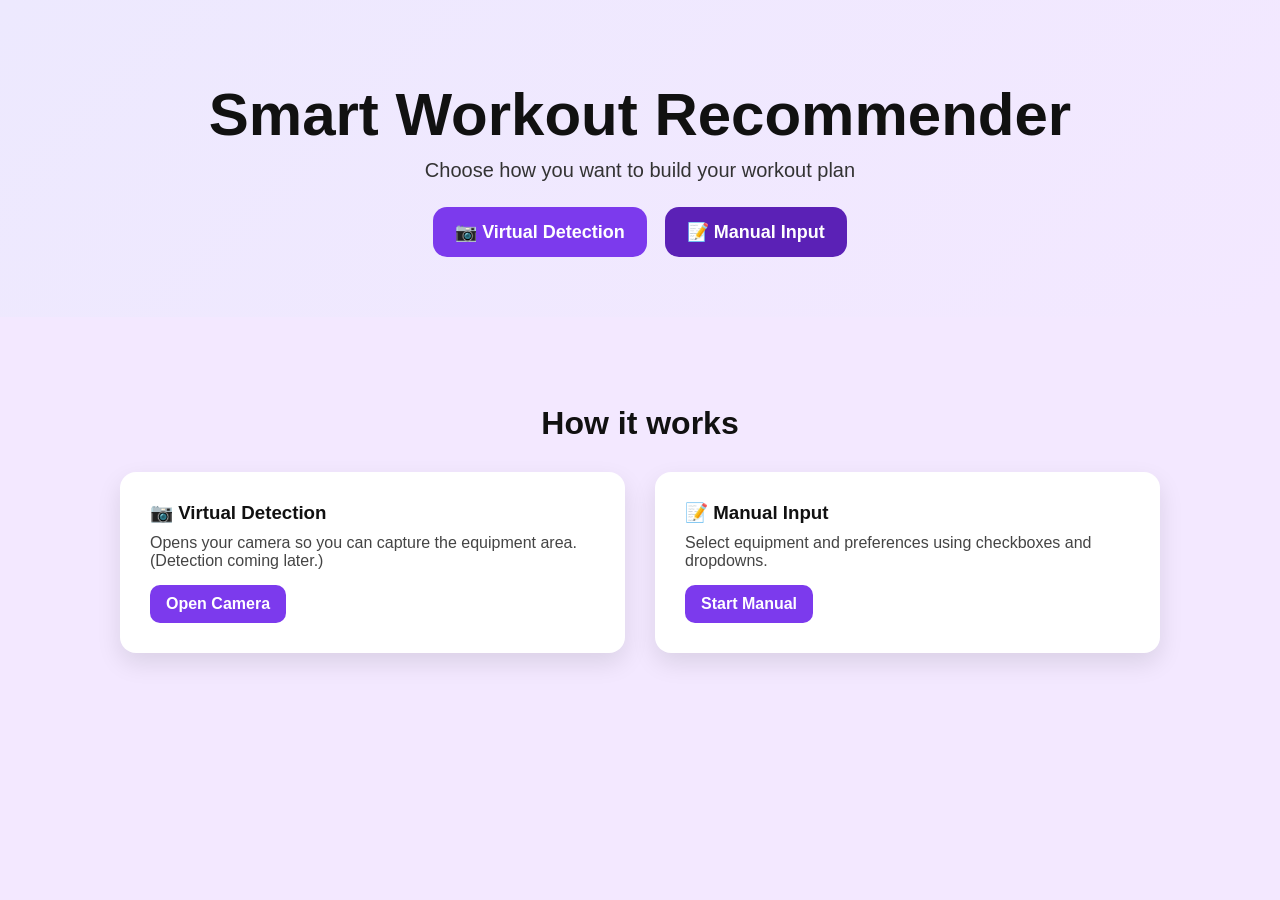
==== templates/home.html @ 680e2dab "Initial commit - Smart Workout Recommender UI" ====
<!DOCTYPE html>
<html lang="en">
<head>
  <meta charset="utf-8" />
  <meta name="viewport" content="width=device-width, initial-scale=1" />
  <title>Smart Workout Recommender</title>

  <!-- Live Server preview -->
  <link rel="stylesheet" href="../static/style.css">
</head>

<body>
  <div class="hero-banner">
    <div class="hero-overlay">
      <h1>Smart Workout Recommender</h1>
      <p>Choose how you want to build your workout plan</p>

      <div class="hero-buttons">
        <a class="hero-btn-link" href="virtual.html">
          <button class="hero-btn">📷 Virtual Detection</button>
        </a>
        <a class="hero-btn-link" href="manual.html">
          <button class="hero-btn secondary">📝 Manual Input</button>
        </a>
      </div>
    </div>
  </div>

  <div class="container">
    <h2>How it works</h2>
    <div class="cards">
      <div class="card">
        <h3>📷 Virtual Detection</h3>
        <p>Opens your camera so you can capture the equipment area. (Detection coming later.)</p>
        <a href="virtual.html" class="link-btn">Open Camera</a>
      </div>

      <div class="card">
        <h3>📝 Manual Input</h3>
        <p>Select equipment and preferences using checkboxes and dropdowns.</p>
        <a href="manual.html" class="link-btn">Start Manual</a>
      </div>
    </div>
  </div>
</body>
</html>
---- static/style.css ----
/* =========================
   GLOBAL RESET + PAGE BASE
   ========================= */
* {
  margin: 0;
  padding: 0;
  box-sizing: border-box;
}

html, body {
  height: 100%;
}

body {
  font-family: Arial, sans-serif;
  background: #f3e8ff; /* light purple */
  color: #111;
}

/* =========================
   PAGE WRAPPER
   ========================= */
.container {
  width: 100%;
  max-width: 1200px;     /* makes it wide like a webpage */
  margin: 0 auto;        /* centered horizontally only */
  padding: 50px 80px;    /* page spacing */
}

/* =========================
   TOP BAR (Back + Title)
   ========================= */
.topbar {
  display: flex;
  align-items: center;
  gap: 18px;
  margin-bottom: 28px;
}

.topbar h1 {
  font-size: 40px;
  font-weight: 800;
  margin: 0;
}

.back {
  text-decoration: none;
  color: #5a189a;
  font-weight: 700;
  font-size: 18px;
}

.back:hover {
  text-decoration: underline;
}

/* =========================
   FORM CARD (looks like a website section)
   ========================= */
form {
  background: #ffffff;
  padding: 40px;
  border-radius: 16px;
  box-shadow: 0 10px 25px rgba(0,0,0,0.12);
}

/* Section headings */
h2 {
  font-size: 22px;
  margin-top: 28px;
  margin-bottom: 14px;
}

/* =========================
   EQUIPMENT GRID (Checkboxes)
   ========================= */
.grid {
  display: grid;
  grid-template-columns: repeat(3, minmax(0, 1fr));
  gap: 12px;
  margin-bottom: 10px;
}

.check {
  display: flex;
  align-items: center;
  gap: 10px;
  background: #f7f2ff;
  border: 1px solid #eadbff;
  padding: 12px 14px;
  border-radius: 12px;
  font-size: 16px;
}

.check input {
  transform: scale(1.1);
}

/* =========================
   PREFERENCES ROW (Dropdowns)
   ========================= */
.row {
  display: grid;
  grid-template-columns: repeat(3, minmax(0, 1fr));
  gap: 18px;
  margin-top: 10px;
}

.col label {
  display: block;
  font-weight: 700;
  margin-bottom: 8px;
  font-size: 15px;
}

select {
  width: 100%;
  padding: 12px 12px;
  border-radius: 12px;
  border: 1px solid #d6c7ee;
  font-size: 16px;
  background: #fff;
}

/* =========================
   BUTTON
   ========================= */
.btn {
  width: 100%;
  margin-top: 26px;
  padding: 14px 16px;
  font-size: 18px;
  font-weight: 800;
  border: none;
  border-radius: 12px;
  background: #7c3aed;
  color: white;
  cursor: pointer;
}

.btn:hover {
  background: #6d28d9;
}

/* =========================
   SMALL TEXT
   ========================= */
.muted {
  color: #666;
  margin-top: 12px;
  font-size: 14px;
}

.left {
  text-align: left;
}

/* =========================
   RESPONSIVE (Mobile)
   ========================= */
@media (max-width: 900px) {
  .container {
    padding: 30px 18px;
  }

  .topbar h1 {
    font-size: 28px;
  }

  .grid {
    grid-template-columns: repeat(2, minmax(0, 1fr));
  }

  .row {
    grid-template-columns: 1fr;
  }

  form {
    padding: 24px;
  }
}

@media (max-width: 520px) {
  .grid {
    grid-template-columns: 1fr;
  }
}

/* =========================
   HOME HERO SECTION
   ========================= */

.hero-banner {
  padding: 80px 20px 60px;            /* big full hero section */
  display: flex;
  align-items: center;
  justify-content: center;
  background: linear-gradient(135deg, #ede9fe, #f3e8ff);
  text-align: center;
}

.hero-overlay h1 {
  font-size: 60px;
  font-weight: 900;
  margin-bottom: 10px;
}

.hero-overlay p {
  font-size: 20px;
  margin-bottom: 25px;
  color: #333;
}

/* Hero Buttons */
.hero-buttons {
  display: flex;
  justify-content: center;
  gap: 18px;
  flex-wrap: wrap;
}

.hero-btn-link {
  text-decoration: none;
}

.hero-btn {
  padding: 14px 22px;
  font-size: 18px;
  font-weight: 800;
  border-radius: 14px;
  border: none;
  cursor: pointer;
  background-color: #7c3aed;
  color: white;
  transition: 0.2s ease;
}

.hero-btn.secondary {
  background-color: #5b21b6;
}

.hero-btn:hover {
  transform: translateY(-3px);
  opacity: 0.9;
}

/* =========================
   HOW IT WORKS SECTION
   ========================= */

.container {
  padding: 60px 80px;
  max-width: 1200px;
  margin: 0 auto;
}

.container h2 {
  font-size: 32px;
  margin-bottom: 30px;
  text-align: center;
}

.cards {
  display: grid;
  grid-template-columns: repeat(2, minmax(0, 1fr));
  gap: 30px;
}

.card {
  background: white;
  padding: 30px;
  border-radius: 16px;
  box-shadow: 0 10px 25px rgba(0,0,0,0.1);
}

.card h3 {
  margin-bottom: 10px;
}

.card p {
  margin-bottom: 15px;
  color: #444;
}

.link-btn {
  display: inline-block;
  padding: 10px 16px;
  background: #7c3aed;
  color: white;
  border-radius: 10px;
  text-decoration: none;
  font-weight: 700;
}

.link-btn:hover {
  background: #6d28d9;
}

/* =========================
   RESPONSIVE
   ========================= */

@media (max-width: 900px) {
  .hero-overlay h1 {
    font-size: 40px;
  }

  .cards {
    grid-template-columns: 1fr;
  }

  .container {
    padding: 40px 20px;
  }
}
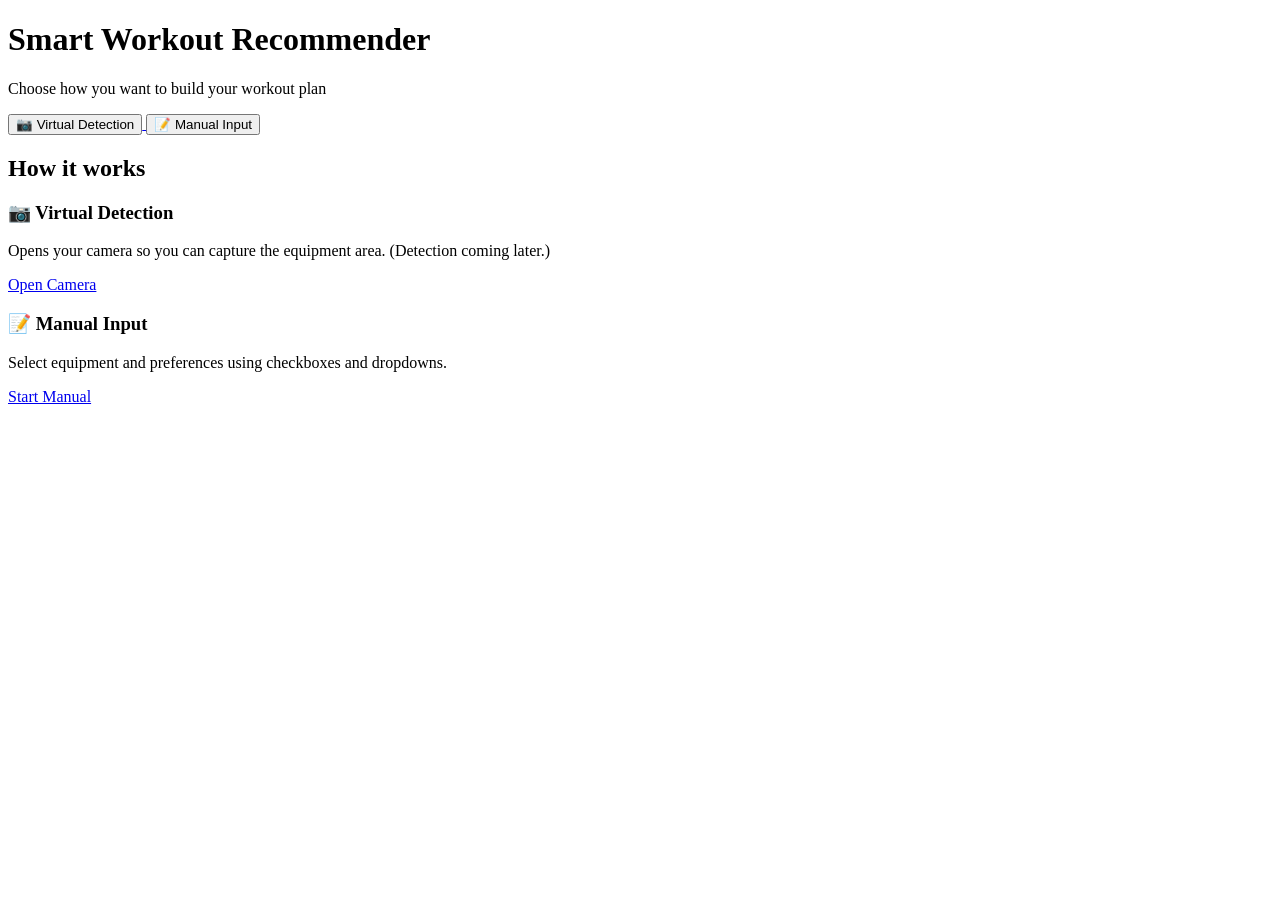
==== commit e7c8d3a4: "fixed the headers in home, manual, and virtual so they're compatible with flask" ====
--- a/templates/home.html
+++ b/templates/home.html
@@ -6,7 +6,7 @@
   <title>Smart Workout Recommender</title>
 
   <!-- Live Server preview -->
-  <link rel="stylesheet" href="../static/style.css">
+  <link rel="stylesheet" href="{{url_for('static', filename= 'style.css')}}">
 </head>
 
 <body>
